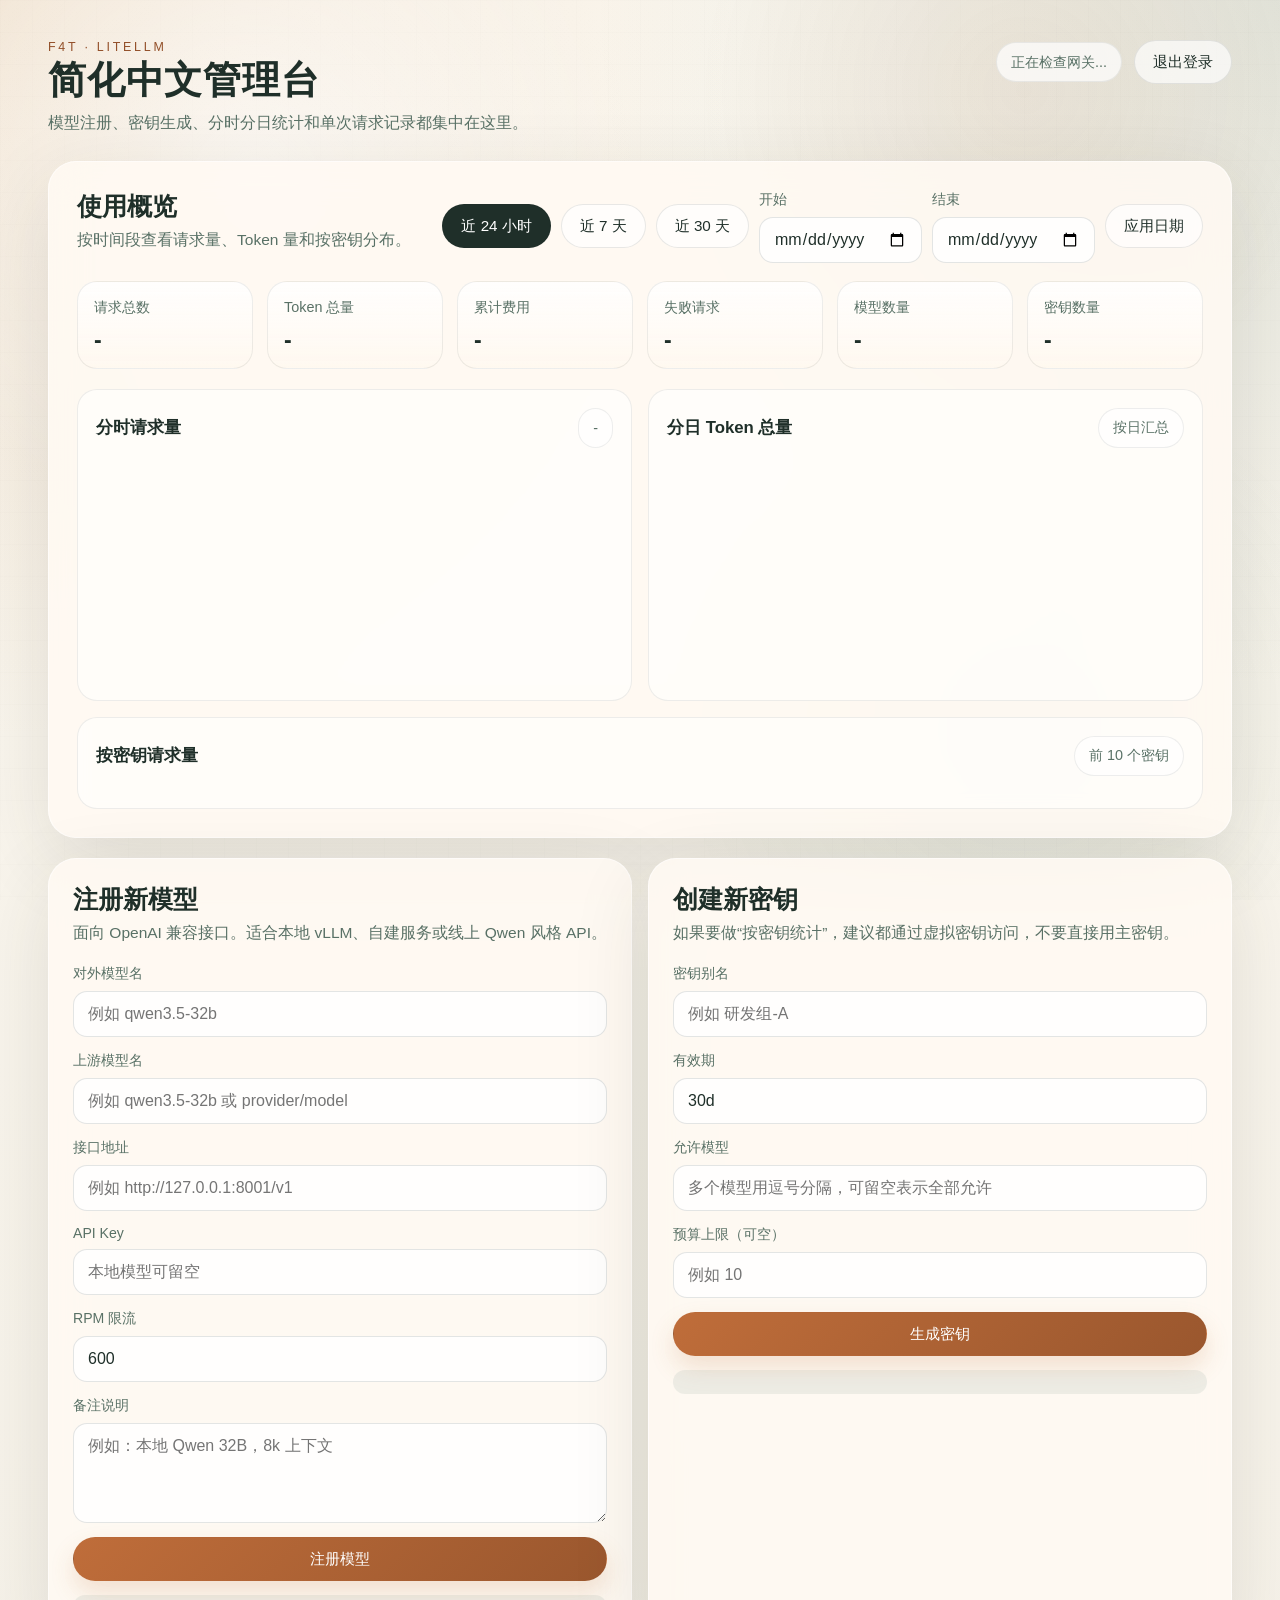
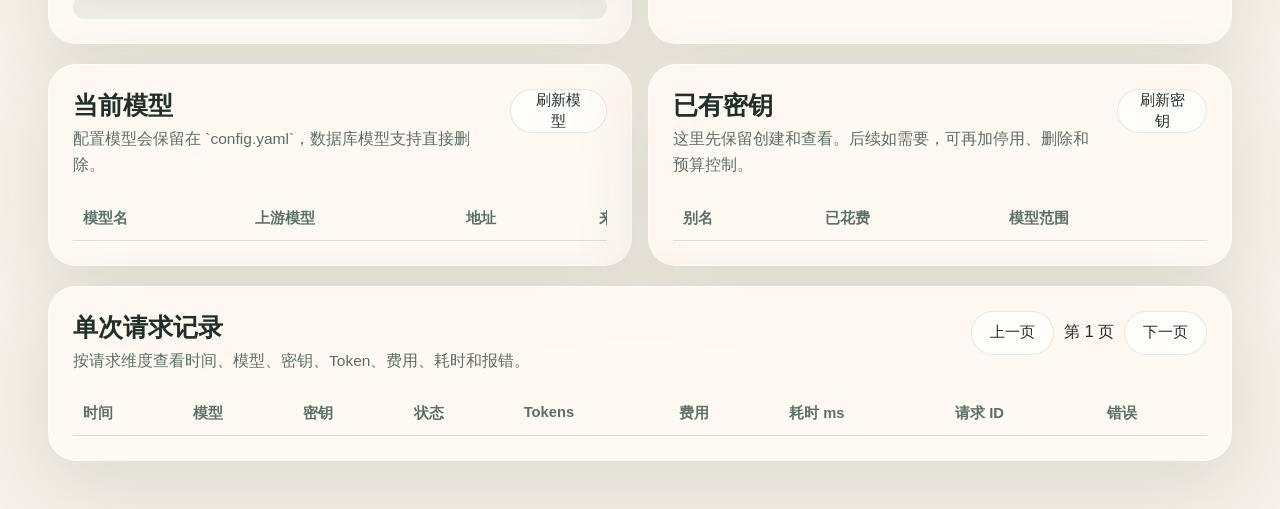
==== templates/index.html @ df41dbe1 "bootstrap litellm cn console" ====
<!DOCTYPE html>
<html lang="zh-CN">
<head>
  <meta charset="UTF-8">
  <meta name="viewport" content="width=device-width, initial-scale=1.0">
  <title>LiteLLM 简化管理台</title>
  <link rel="stylesheet" href="/static/styles.css">
</head>
<body data-default-range="{{ default_range }}">
  <div class="page-noise"></div>
  <header class="topbar">
    <div>
      <p class="eyebrow">F4T · LiteLLM</p>
      <h1>简化中文管理台</h1>
      <p class="subcopy">模型注册、密钥生成、分时分日统计和单次请求记录都集中在这里。</p>
    </div>
    <div class="topbar-actions">
      <div class="status-pill" id="gatewayBadge">正在检查网关...</div>
      <form method="post" action="/logout">
        <button type="submit" class="ghost-button">退出登录</button>
      </form>
    </div>
  </header>

  <main class="layout">
    <section class="panel hero-panel">
      <div class="panel-head">
        <div>
          <h2>使用概览</h2>
          <p class="section-copy">按时间段查看请求量、Token 量和按密钥分布。</p>
        </div>
        <div class="range-toolbar">
          <button class="range-button active" data-range="24h">近 24 小时</button>
          <button class="range-button" data-range="7d">近 7 天</button>
          <button class="range-button" data-range="30d">近 30 天</button>
          <label class="date-field">
            <span>开始</span>
            <input type="date" id="startDate">
          </label>
          <label class="date-field">
            <span>结束</span>
            <input type="date" id="endDate">
          </label>
          <button class="ghost-button" id="applyCustomRange">应用日期</button>
        </div>
      </div>

      <div class="metric-grid">
        <article class="metric-card">
          <span>请求总数</span>
          <strong id="requestsCount">-</strong>
        </article>
        <article class="metric-card">
          <span>Token 总量</span>
          <strong id="tokensCount">-</strong>
        </article>
        <article class="metric-card">
          <span>累计费用</span>
          <strong id="spendCount">-</strong>
        </article>
        <article class="metric-card">
          <span>失败请求</span>
          <strong id="failuresCount">-</strong>
        </article>
        <article class="metric-card">
          <span>模型数量</span>
          <strong id="modelCount">-</strong>
        </article>
        <article class="metric-card">
          <span>密钥数量</span>
          <strong id="keyCount">-</strong>
        </article>
      </div>

      <div class="chart-grid">
        <article class="chart-card">
          <div class="chart-title-row">
            <h3>分时请求量</h3>
            <span id="hourlyRangeLabel" class="muted-pill">-</span>
          </div>
          <div id="hourlyChart" class="bar-chart vertical"></div>
        </article>
        <article class="chart-card">
          <div class="chart-title-row">
            <h3>分日 Token 总量</h3>
            <span class="muted-pill">按日汇总</span>
          </div>
          <div id="dailyChart" class="bar-chart vertical"></div>
        </article>
        <article class="chart-card wide">
          <div class="chart-title-row">
            <h3>按密钥请求量</h3>
            <span class="muted-pill">前 10 个密钥</span>
          </div>
          <div id="keyChart" class="bar-chart horizontal"></div>
        </article>
      </div>

      <div id="metaWarning" class="note-strip hidden"></div>
    </section>

    <section class="split-grid">
      <article class="panel">
        <div class="panel-head">
          <div>
            <h2>注册新模型</h2>
            <p class="section-copy">面向 OpenAI 兼容接口。适合本地 vLLM、自建服务或线上 Qwen 风格 API。</p>
          </div>
        </div>
        <form id="modelForm" class="stack-form">
          <label>
            <span>对外模型名</span>
            <input type="text" name="model_name" placeholder="例如 qwen3.5-32b" required>
          </label>
          <label>
            <span>上游模型名</span>
            <input type="text" name="upstream_model" placeholder="例如 qwen3.5-32b 或 provider/model" required>
          </label>
          <label>
            <span>接口地址</span>
            <input type="text" name="api_base" placeholder="例如 http://127.0.0.1:8001/v1" required>
          </label>
          <label>
            <span>API Key</span>
            <input type="text" name="api_key" placeholder="本地模型可留空">
          </label>
          <label>
            <span>RPM 限流</span>
            <input type="number" name="rpm" value="600">
          </label>
          <label>
            <span>备注说明</span>
            <textarea name="description" rows="3" placeholder="例如：本地 Qwen 32B，8k 上下文"></textarea>
          </label>
          <button type="submit" class="primary-button">注册模型</button>
          <div id="modelFormMessage" class="inline-message"></div>
        </form>
      </article>

      <article class="panel">
        <div class="panel-head">
          <div>
            <h2>创建新密钥</h2>
            <p class="section-copy">如果要做“按密钥统计”，建议都通过虚拟密钥访问，不要直接用主密钥。</p>
          </div>
        </div>
        <form id="keyForm" class="stack-form">
          <label>
            <span>密钥别名</span>
            <input type="text" name="key_alias" placeholder="例如 研发组-A" required>
          </label>
          <label>
            <span>有效期</span>
            <input type="text" name="duration" value="30d" placeholder="例如 30d / 12h / 7d">
          </label>
          <label>
            <span>允许模型</span>
            <input type="text" name="models" placeholder="多个模型用逗号分隔，可留空表示全部允许">
          </label>
          <label>
            <span>预算上限（可空）</span>
            <input type="number" step="0.0001" name="max_budget" placeholder="例如 10">
          </label>
          <button type="submit" class="primary-button">生成密钥</button>
          <div id="keyFormMessage" class="inline-message"></div>
          <textarea id="newKeyOutput" class="secret-output hidden" readonly></textarea>
        </form>
      </article>
    </section>

    <section class="split-grid">
      <article class="panel">
        <div class="panel-head">
          <div>
            <h2>当前模型</h2>
            <p class="section-copy">配置模型会保留在 `config.yaml`，数据库模型支持直接删除。</p>
          </div>
          <button class="ghost-button" id="refreshModels">刷新模型</button>
        </div>
        <div class="table-wrap">
          <table>
            <thead>
              <tr>
                <th>模型名</th>
                <th>上游模型</th>
                <th>地址</th>
                <th>来源</th>
                <th>操作</th>
              </tr>
            </thead>
            <tbody id="modelsTable"></tbody>
          </table>
        </div>
      </article>

      <article class="panel">
        <div class="panel-head">
          <div>
            <h2>已有密钥</h2>
            <p class="section-copy">这里先保留创建和查看。后续如需要，可再加停用、删除和预算控制。</p>
          </div>
          <button class="ghost-button" id="refreshKeys">刷新密钥</button>
        </div>
        <div class="table-wrap">
          <table>
            <thead>
              <tr>
                <th>别名</th>
                <th>已花费</th>
                <th>模型范围</th>
                <th>到期时间</th>
              </tr>
            </thead>
            <tbody id="keysTable"></tbody>
          </table>
        </div>
      </article>
    </section>

    <section class="panel">
      <div class="panel-head">
        <div>
          <h2>单次请求记录</h2>
          <p class="section-copy">按请求维度查看时间、模型、密钥、Token、费用、耗时和报错。</p>
        </div>
        <div class="pager-strip">
          <button class="ghost-button" id="prevLogsPage">上一页</button>
          <span id="logsPageText">第 1 页</span>
          <button class="ghost-button" id="nextLogsPage">下一页</button>
        </div>
      </div>
      <div class="table-wrap">
        <table>
          <thead>
            <tr>
              <th>时间</th>
              <th>模型</th>
              <th>密钥</th>
              <th>状态</th>
              <th>Tokens</th>
              <th>费用</th>
              <th>耗时 ms</th>
              <th>请求 ID</th>
              <th>错误</th>
            </tr>
          </thead>
          <tbody id="logsTable"></tbody>
        </table>
      </div>
    </section>
  </main>

  <script src="/static/app.js"></script>
</body>
</html>
---- static/styles.css ----
:root {
  --bg: #f5f1e8;
  --paper: rgba(255, 250, 243, 0.88);
  --paper-strong: #fffaf3;
  --ink: #1f2f29;
  --ink-soft: #597166;
  --line: rgba(31, 47, 41, 0.12);
  --accent: #bf6d3a;
  --accent-dark: #93502a;
  --accent-wash: rgba(191, 109, 58, 0.14);
  --success: #2d7558;
  --warning: #8d5e1a;
  --shadow: 0 24px 80px rgba(51, 46, 35, 0.12);
  --radius-xl: 28px;
  --radius-lg: 20px;
  --radius-md: 14px;
  --font-title: "Noto Serif SC", "Source Han Serif SC", "Songti SC", "STSong", serif;
  --font-body: "HarmonyOS Sans SC", "Source Han Sans SC", "PingFang SC", "Microsoft YaHei", sans-serif;
}

* {
  box-sizing: border-box;
}

body {
  margin: 0;
  color: var(--ink);
  background:
    radial-gradient(circle at top left, rgba(201, 148, 92, 0.18), transparent 30%),
    radial-gradient(circle at top right, rgba(41, 86, 68, 0.12), transparent 28%),
    linear-gradient(180deg, #fbf7ef 0%, var(--bg) 100%);
  font-family: var(--font-body);
  min-height: 100vh;
}

body::before {
  content: "";
  position: fixed;
  inset: 0;
  pointer-events: none;
  background-image: linear-gradient(rgba(31, 47, 41, 0.02) 1px, transparent 1px),
    linear-gradient(90deg, rgba(31, 47, 41, 0.02) 1px, transparent 1px);
  background-size: 32px 32px;
  opacity: 0.45;
}

.page-noise,
.login-backdrop {
  position: fixed;
  inset: 0;
  pointer-events: none;
  background:
    radial-gradient(circle at 20% 20%, rgba(255, 255, 255, 0.6), transparent 30%),
    radial-gradient(circle at 80% 10%, rgba(191, 109, 58, 0.08), transparent 25%),
    radial-gradient(circle at 80% 80%, rgba(45, 117, 88, 0.08), transparent 28%);
}

.topbar,
.layout,
.login-card {
  position: relative;
  z-index: 1;
}

.topbar {
  display: flex;
  justify-content: space-between;
  gap: 24px;
  align-items: flex-start;
  padding: 40px 48px 24px;
}

.topbar h1,
.login-card h1 {
  margin: 6px 0 10px;
  font-family: var(--font-title);
  font-size: clamp(2rem, 3vw, 3.3rem);
  line-height: 1.05;
  letter-spacing: 0.02em;
}

.eyebrow {
  margin: 0;
  color: var(--accent-dark);
  letter-spacing: 0.22em;
  font-size: 0.78rem;
  text-transform: uppercase;
}

.subcopy,
.section-copy {
  color: var(--ink-soft);
  font-size: 0.97rem;
  line-height: 1.7;
  margin: 0;
  max-width: 72ch;
}

.topbar-actions {
  display: flex;
  align-items: center;
  gap: 12px;
  flex-wrap: wrap;
}

.status-pill,
.muted-pill {
  display: inline-flex;
  align-items: center;
  gap: 8px;
  min-height: 40px;
  padding: 0 14px;
  border-radius: 999px;
  background: rgba(255, 255, 255, 0.7);
  border: 1px solid rgba(31, 47, 41, 0.08);
  color: var(--ink-soft);
  font-size: 0.9rem;
}

.layout {
  padding: 0 48px 48px;
  display: grid;
  gap: 20px;
}

.panel {
  background: var(--paper);
  border: 1px solid rgba(255, 255, 255, 0.55);
  backdrop-filter: blur(18px);
  border-radius: var(--radius-xl);
  box-shadow: var(--shadow);
  padding: 24px;
}

.hero-panel {
  padding: 28px;
}

.panel-head {
  display: flex;
  justify-content: space-between;
  align-items: flex-start;
  gap: 16px;
  margin-bottom: 18px;
}

.panel-head h2 {
  margin: 0 0 4px;
  font-family: var(--font-title);
  font-size: 1.55rem;
}

.metric-grid {
  display: grid;
  grid-template-columns: repeat(6, minmax(0, 1fr));
  gap: 14px;
  margin-bottom: 20px;
}

.metric-card {
  padding: 16px;
  border-radius: var(--radius-lg);
  background:
    linear-gradient(180deg, rgba(255, 255, 255, 0.86), rgba(255, 248, 239, 0.74));
  border: 1px solid rgba(31, 47, 41, 0.08);
}

.metric-card span {
  display: block;
  color: var(--ink-soft);
  font-size: 0.9rem;
  margin-bottom: 12px;
}

.metric-card strong {
  display: block;
  font-size: clamp(1.4rem, 1.8vw, 2rem);
  line-height: 1;
  font-weight: 700;
}

.chart-grid,
.split-grid {
  display: grid;
  grid-template-columns: repeat(2, minmax(0, 1fr));
  gap: 16px;
}

.chart-card {
  padding: 18px;
  border-radius: var(--radius-lg);
  background: rgba(255, 255, 255, 0.6);
  border: 1px solid rgba(31, 47, 41, 0.08);
}

.chart-card.wide {
  grid-column: span 2;
}

.chart-title-row {
  display: flex;
  justify-content: space-between;
  gap: 8px;
  align-items: center;
  margin-bottom: 14px;
}

.chart-title-row h3 {
  margin: 0;
  font-size: 1.05rem;
}

.bar-chart.vertical {
  display: grid;
  grid-template-columns: repeat(auto-fit, minmax(12px, 1fr));
  gap: 8px;
  min-height: 220px;
  align-items: end;
}

.bar-chart.horizontal {
  display: grid;
  gap: 12px;
}

.bar-column {
  display: flex;
  flex-direction: column;
  justify-content: end;
  align-items: center;
  gap: 8px;
  min-width: 0;
}

.bar-column .bar {
  width: 100%;
  min-height: 4px;
  border-radius: 14px 14px 0 0;
  background: linear-gradient(180deg, #d7884a 0%, #996135 100%);
  box-shadow: inset 0 1px 0 rgba(255, 255, 255, 0.4);
}

.bar-column .bar-value {
  font-size: 0.74rem;
  color: var(--ink-soft);
}

.bar-column .bar-label {
  font-size: 0.7rem;
  color: var(--ink-soft);
  writing-mode: vertical-rl;
  text-orientation: mixed;
  max-height: 98px;
  overflow: hidden;
}

.bar-row {
  display: grid;
  grid-template-columns: minmax(120px, 160px) 1fr auto;
  gap: 12px;
  align-items: center;
}

.bar-row .row-label,
.bar-row .row-value {
  font-size: 0.92rem;
}

.bar-row .row-label {
  color: var(--ink);
  overflow: hidden;
  text-overflow: ellipsis;
  white-space: nowrap;
}

.bar-row .row-track {
  height: 12px;
  border-radius: 999px;
  background: rgba(31, 47, 41, 0.08);
  overflow: hidden;
}

.bar-row .row-fill {
  height: 100%;
  border-radius: inherit;
  background: linear-gradient(90deg, #275d4a 0%, #bf6d3a 100%);
}

.range-toolbar,
.pager-strip {
  display: flex;
  gap: 10px;
  flex-wrap: wrap;
  align-items: center;
}

.range-button,
.ghost-button,
.primary-button {
  min-height: 44px;
  border-radius: 999px;
  padding: 0 18px;
  font-size: 0.95rem;
  font-family: inherit;
  cursor: pointer;
  border: 1px solid transparent;
  transition: transform 180ms ease, background-color 180ms ease, border-color 180ms ease;
}

.range-button,
.ghost-button {
  background: rgba(255, 255, 255, 0.66);
  color: var(--ink);
  border-color: rgba(31, 47, 41, 0.1);
}

.range-button.active {
  background: var(--ink);
  color: #fff;
}

.primary-button {
  background: linear-gradient(135deg, var(--accent) 0%, #9a572e 100%);
  color: #fff;
  box-shadow: 0 12px 24px rgba(191, 109, 58, 0.18);
}

.range-button:hover,
.ghost-button:hover,
.primary-button:hover {
  transform: translateY(-1px);
}

.date-field,
.stack-form label {
  display: grid;
  gap: 8px;
}

.date-field span,
.stack-form span {
  font-size: 0.88rem;
  color: var(--ink-soft);
}

input,
textarea {
  width: 100%;
  min-height: 46px;
  border-radius: var(--radius-md);
  border: 1px solid rgba(31, 47, 41, 0.12);
  padding: 12px 14px;
  font: inherit;
  color: var(--ink);
  background: rgba(255, 255, 255, 0.85);
}

textarea {
  resize: vertical;
  min-height: 100px;
}

input:focus,
textarea:focus {
  outline: none;
  border-color: rgba(191, 109, 58, 0.54);
  box-shadow: 0 0 0 3px rgba(191, 109, 58, 0.14);
}

.stack-form {
  display: grid;
  gap: 14px;
}

.table-wrap {
  overflow-x: auto;
}

table {
  width: 100%;
  border-collapse: collapse;
  min-width: 780px;
}

th,
td {
  text-align: left;
  padding: 12px 10px;
  border-bottom: 1px solid var(--line);
  vertical-align: top;
  font-size: 0.92rem;
}

th {
  color: var(--ink-soft);
  font-weight: 600;
}

td code {
  font-size: 0.8rem;
  white-space: nowrap;
}

.inline-message,
.note-strip,
.error-box {
  border-radius: var(--radius-md);
  padding: 12px 14px;
  font-size: 0.9rem;
}

.inline-message {
  background: rgba(39, 93, 74, 0.08);
  color: var(--success);
}

.note-strip {
  background: rgba(141, 94, 26, 0.1);
  color: var(--warning);
  margin-top: 16px;
}

.error-box {
  background: rgba(191, 61, 61, 0.12);
  color: #983131;
}

.hidden {
  display: none !important;
}

.secret-output {
  min-height: 140px;
  font-family: "SFMono-Regular", Consolas, monospace;
  background: #fffdfa;
}

.login-shell {
  display: grid;
  place-items: center;
  padding: 24px;
}

.login-card {
  width: min(560px, 100%);
  padding: 34px;
  border-radius: 32px;
  background: rgba(255, 250, 243, 0.92);
  border: 1px solid rgba(255, 255, 255, 0.6);
  box-shadow: var(--shadow);
}

.auth-form {
  display: grid;
  gap: 14px;
  margin-top: 24px;
}

@media (max-width: 1100px) {
  .metric-grid {
    grid-template-columns: repeat(3, minmax(0, 1fr));
  }
}

@media (max-width: 800px) {
  .topbar,
  .layout {
    padding-left: 18px;
    padding-right: 18px;
  }

  .topbar {
    padding-top: 28px;
  }

  .metric-grid,
  .chart-grid,
  .split-grid {
    grid-template-columns: 1fr;
  }

  .chart-card.wide {
    grid-column: span 1;
  }

  .bar-row {
    grid-template-columns: 1fr;
  }

  .bar-column .bar-label {
    writing-mode: horizontal-tb;
    max-height: none;
  }
}
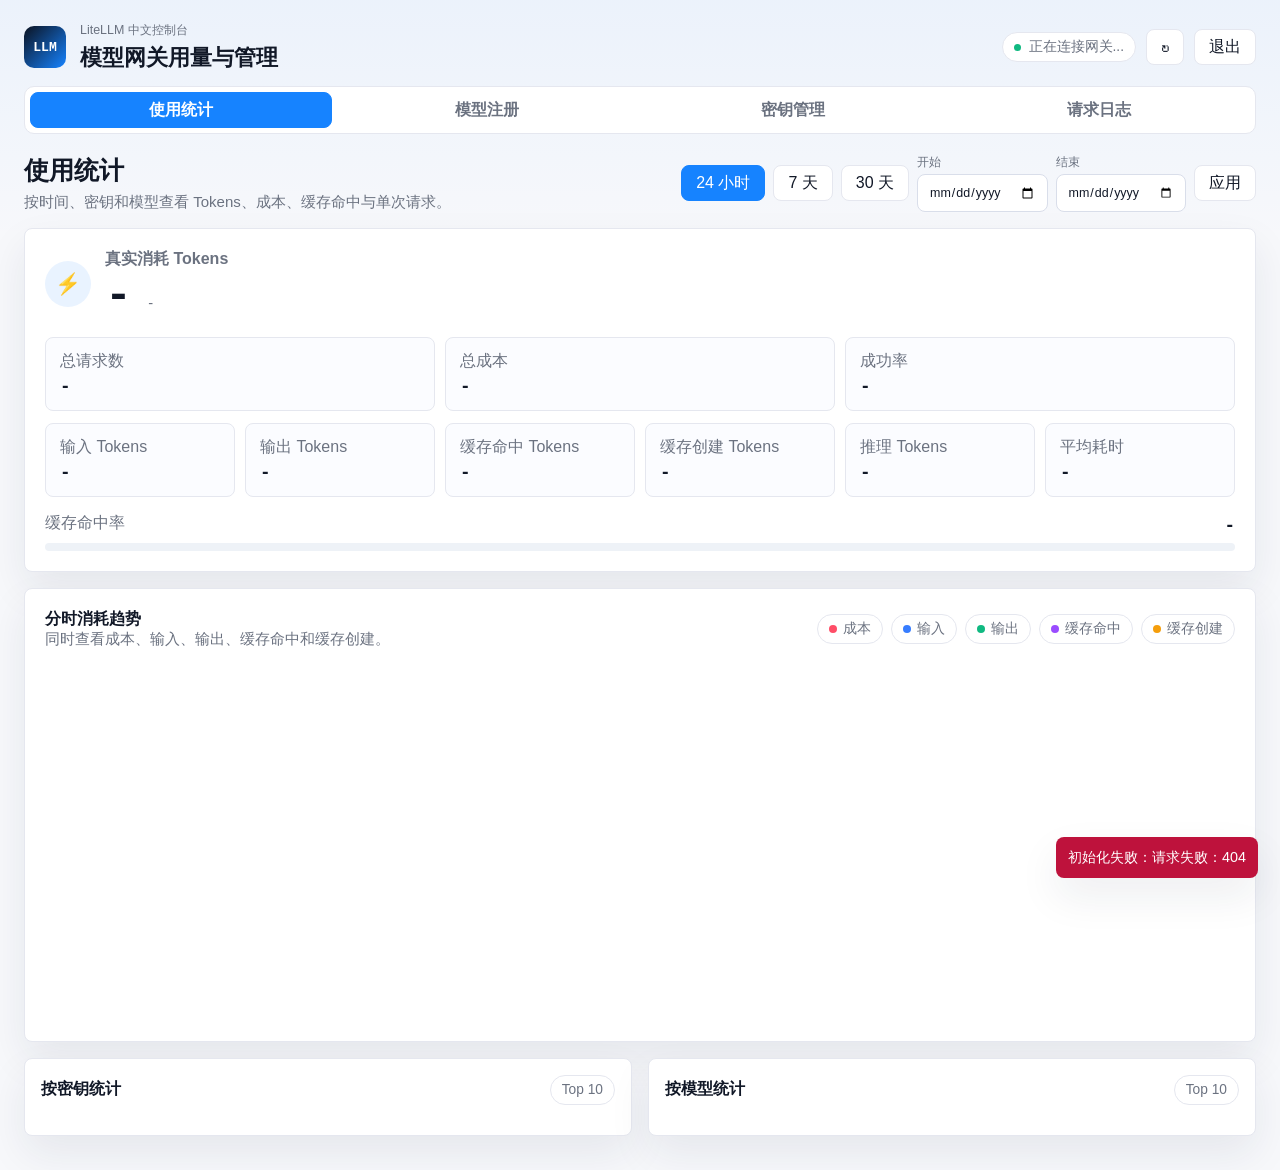
==== commit 8615addb: "redesign cn console usage dashboard" ====
--- a/templates/index.html
+++ b/templates/index.html
@@ -3,36 +3,45 @@
 <head>
   <meta charset="UTF-8">
   <meta name="viewport" content="width=device-width, initial-scale=1.0">
-  <title>LiteLLM 简化管理台</title>
+  <title>LiteLLM 中文控制台</title>
   <link rel="stylesheet" href="/static/styles.css">
 </head>
 <body data-default-range="{{ default_range }}">
-  <div class="page-noise"></div>
-  <header class="topbar">
-    <div>
-      <p class="eyebrow">F4T · LiteLLM</p>
-      <h1>简化中文管理台</h1>
-      <p class="subcopy">模型注册、密钥生成、分时分日统计和单次请求记录都集中在这里。</p>
+  <header class="app-header">
+    <div class="brand-block">
+      <span class="brand-mark">LLM</span>
+      <div>
+        <p class="eyebrow">LiteLLM 中文控制台</p>
+        <h1>模型网关用量与管理</h1>
+      </div>
     </div>
-    <div class="topbar-actions">
-      <div class="status-pill" id="gatewayBadge">正在检查网关...</div>
+    <div class="header-actions">
+      <span class="status-pill" id="gatewayBadge">正在连接网关...</span>
+      <button class="icon-button" id="refreshAll" title="刷新数据" type="button">↻</button>
       <form method="post" action="/logout">
-        <button type="submit" class="ghost-button">退出登录</button>
+        <button type="submit" class="ghost-button">退出</button>
       </form>
     </div>
   </header>
 
-  <main class="layout">
-    <section class="panel hero-panel">
-      <div class="panel-head">
-        <div>
-          <h2>使用概览</h2>
-          <p class="section-copy">按时间段查看请求量、Token 量和按密钥分布。</p>
+  <nav class="top-tabs" aria-label="主导航">
+    <button class="tab-button active" data-target="usageSection" type="button">使用统计</button>
+    <button class="tab-button" data-target="modelsSection" type="button">模型注册</button>
+    <button class="tab-button" data-target="keysSection" type="button">密钥管理</button>
+    <button class="tab-button" data-target="logsSection" type="button">请求日志</button>
+  </nav>
+
+  <main class="app-shell">
+    <section id="usageSection" class="view-section active">
+      <div class="section-heading">
+        <div>
+          <h2>使用统计</h2>
+          <p>按时间、密钥和模型查看 Tokens、成本、缓存命中与单次请求。</p>
         </div>
         <div class="range-toolbar">
-          <button class="range-button active" data-range="24h">近 24 小时</button>
-          <button class="range-button" data-range="7d">近 7 天</button>
-          <button class="range-button" data-range="30d">近 30 天</button>
+          <button class="range-button active" data-range="24h" type="button">24 小时</button>
+          <button class="range-button" data-range="7d" type="button">7 天</button>
+          <button class="range-button" data-range="30d" type="button">30 天</button>
           <label class="date-field">
             <span>开始</span>
             <input type="date" id="startDate">
@@ -41,73 +50,114 @@
             <span>结束</span>
             <input type="date" id="endDate">
           </label>
-          <button class="ghost-button" id="applyCustomRange">应用日期</button>
-        </div>
-      </div>
-
-      <div class="metric-grid">
-        <article class="metric-card">
-          <span>请求总数</span>
-          <strong id="requestsCount">-</strong>
+          <button class="ghost-button" id="applyCustomRange" type="button">应用</button>
+        </div>
+      </div>
+
+      <div class="overview-panel">
+        <div class="total-block">
+          <span class="metric-icon">⚡</span>
+          <div>
+            <p>真实消耗 Tokens</p>
+            <strong id="tokensCount">-</strong>
+            <small id="rangeText">-</small>
+          </div>
+        </div>
+        <div class="summary-cluster">
+          <article>
+            <span>总请求数</span>
+            <strong id="requestsCount">-</strong>
+          </article>
+          <article>
+            <span>总成本</span>
+            <strong id="spendCount">-</strong>
+          </article>
+          <article>
+            <span>成功率</span>
+            <strong id="successRate">-</strong>
+          </article>
+        </div>
+        <div class="metric-grid">
+          <article class="metric-card">
+            <span>输入 Tokens</span>
+            <strong id="inputTokens">-</strong>
+          </article>
+          <article class="metric-card">
+            <span>输出 Tokens</span>
+            <strong id="outputTokens">-</strong>
+          </article>
+          <article class="metric-card">
+            <span>缓存命中 Tokens</span>
+            <strong id="cachedTokens">-</strong>
+          </article>
+          <article class="metric-card">
+            <span>缓存创建 Tokens</span>
+            <strong id="cacheCreateTokens">-</strong>
+          </article>
+          <article class="metric-card">
+            <span>推理 Tokens</span>
+            <strong id="reasoningTokens">-</strong>
+          </article>
+          <article class="metric-card">
+            <span>平均耗时</span>
+            <strong id="avgLatency">-</strong>
+          </article>
+        </div>
+        <div class="rate-row">
+          <div>
+            <span>缓存命中率</span>
+            <strong id="cacheHitRate">-</strong>
+          </div>
+          <div class="progress-track"><div id="cacheHitBar" class="progress-fill"></div></div>
+        </div>
+      </div>
+
+      <div class="chart-panel">
+        <div class="chart-title-row">
+          <div>
+            <h3>分时消耗趋势</h3>
+            <p>同时查看成本、输入、输出、缓存命中和缓存创建。</p>
+          </div>
+          <div class="legend-list">
+            <span class="legend cost">成本</span>
+            <span class="legend input">输入</span>
+            <span class="legend output">输出</span>
+            <span class="legend cached">缓存命中</span>
+            <span class="legend create">缓存创建</span>
+          </div>
+        </div>
+        <div id="usageChart" class="usage-chart"></div>
+      </div>
+
+      <div class="analytics-grid">
+        <article class="rank-panel">
+          <div class="chart-title-row compact">
+            <h3>按密钥统计</h3>
+            <span class="muted-pill">Top 10</span>
+          </div>
+          <div id="keyUsage" class="rank-list"></div>
         </article>
-        <article class="metric-card">
-          <span>Token 总量</span>
-          <strong id="tokensCount">-</strong>
+        <article class="rank-panel">
+          <div class="chart-title-row compact">
+            <h3>按模型统计</h3>
+            <span class="muted-pill">Top 10</span>
+          </div>
+          <div id="modelUsage" class="rank-list"></div>
         </article>
-        <article class="metric-card">
-          <span>累计费用</span>
-          <strong id="spendCount">-</strong>
-        </article>
-        <article class="metric-card">
-          <span>失败请求</span>
-          <strong id="failuresCount">-</strong>
-        </article>
-        <article class="metric-card">
-          <span>模型数量</span>
-          <strong id="modelCount">-</strong>
-        </article>
-        <article class="metric-card">
-          <span>密钥数量</span>
-          <strong id="keyCount">-</strong>
-        </article>
-      </div>
-
-      <div class="chart-grid">
-        <article class="chart-card">
-          <div class="chart-title-row">
-            <h3>分时请求量</h3>
-            <span id="hourlyRangeLabel" class="muted-pill">-</span>
-          </div>
-          <div id="hourlyChart" class="bar-chart vertical"></div>
-        </article>
-        <article class="chart-card">
-          <div class="chart-title-row">
-            <h3>分日 Token 总量</h3>
-            <span class="muted-pill">按日汇总</span>
-          </div>
-          <div id="dailyChart" class="bar-chart vertical"></div>
-        </article>
-        <article class="chart-card wide">
-          <div class="chart-title-row">
-            <h3>按密钥请求量</h3>
-            <span class="muted-pill">前 10 个密钥</span>
-          </div>
-          <div id="keyChart" class="bar-chart horizontal"></div>
-        </article>
-      </div>
-
+      </div>
       <div id="metaWarning" class="note-strip hidden"></div>
     </section>
 
-    <section class="split-grid">
-      <article class="panel">
-        <div class="panel-head">
-          <div>
-            <h2>注册新模型</h2>
-            <p class="section-copy">面向 OpenAI 兼容接口。适合本地 vLLM、自建服务或线上 Qwen 风格 API。</p>
-          </div>
-        </div>
-        <form id="modelForm" class="stack-form">
+    <section id="modelsSection" class="view-section">
+      <div class="section-heading">
+        <div>
+          <h2>注册新模型</h2>
+          <p>支持本地 vLLM、OpenAI 兼容服务和百炼 Qwen 风格 API。</p>
+        </div>
+        <button class="ghost-button" id="refreshModels" type="button">刷新模型</button>
+      </div>
+      <div class="work-grid">
+        <form id="modelForm" class="form-panel">
           <label>
             <span>对外模型名</span>
             <input type="text" name="model_name" placeholder="例如 qwen3.5-32b" required>
@@ -130,60 +180,19 @@
           </label>
           <label>
             <span>备注说明</span>
-            <textarea name="description" rows="3" placeholder="例如：本地 Qwen 32B，8k 上下文"></textarea>
+            <textarea name="description" rows="3" placeholder="例如：本地 Qwen 32B，32k 上下文"></textarea>
           </label>
           <button type="submit" class="primary-button">注册模型</button>
-          <div id="modelFormMessage" class="inline-message"></div>
+          <div id="modelFormMessage" class="inline-message hidden"></div>
         </form>
-      </article>
-
-      <article class="panel">
-        <div class="panel-head">
-          <div>
-            <h2>创建新密钥</h2>
-            <p class="section-copy">如果要做“按密钥统计”，建议都通过虚拟密钥访问，不要直接用主密钥。</p>
-          </div>
-        </div>
-        <form id="keyForm" class="stack-form">
-          <label>
-            <span>密钥别名</span>
-            <input type="text" name="key_alias" placeholder="例如 研发组-A" required>
-          </label>
-          <label>
-            <span>有效期</span>
-            <input type="text" name="duration" value="30d" placeholder="例如 30d / 12h / 7d">
-          </label>
-          <label>
-            <span>允许模型</span>
-            <input type="text" name="models" placeholder="多个模型用逗号分隔，可留空表示全部允许">
-          </label>
-          <label>
-            <span>预算上限（可空）</span>
-            <input type="number" step="0.0001" name="max_budget" placeholder="例如 10">
-          </label>
-          <button type="submit" class="primary-button">生成密钥</button>
-          <div id="keyFormMessage" class="inline-message"></div>
-          <textarea id="newKeyOutput" class="secret-output hidden" readonly></textarea>
-        </form>
-      </article>
-    </section>
-
-    <section class="split-grid">
-      <article class="panel">
-        <div class="panel-head">
-          <div>
-            <h2>当前模型</h2>
-            <p class="section-copy">配置模型会保留在 `config.yaml`，数据库模型支持直接删除。</p>
-          </div>
-          <button class="ghost-button" id="refreshModels">刷新模型</button>
-        </div>
-        <div class="table-wrap">
+        <div class="table-panel">
           <table>
             <thead>
               <tr>
                 <th>模型名</th>
-                <th>上游模型</th>
-                <th>地址</th>
+                <th>上游</th>
+                <th>上下文</th>
+                <th>价格</th>
                 <th>来源</th>
                 <th>操作</th>
               </tr>
@@ -191,17 +200,40 @@
             <tbody id="modelsTable"></tbody>
           </table>
         </div>
-      </article>
-
-      <article class="panel">
-        <div class="panel-head">
-          <div>
-            <h2>已有密钥</h2>
-            <p class="section-copy">这里先保留创建和查看。后续如需要，可再加停用、删除和预算控制。</p>
-          </div>
-          <button class="ghost-button" id="refreshKeys">刷新密钥</button>
-        </div>
-        <div class="table-wrap">
+      </div>
+    </section>
+
+    <section id="keysSection" class="view-section">
+      <div class="section-heading">
+        <div>
+          <h2>密钥管理</h2>
+          <p>通过虚拟密钥区分团队、任务或应用，后续统计会按密钥归因。</p>
+        </div>
+        <button class="ghost-button" id="refreshKeys" type="button">刷新密钥</button>
+      </div>
+      <div class="work-grid">
+        <form id="keyForm" class="form-panel">
+          <label>
+            <span>密钥别名</span>
+            <input type="text" name="key_alias" placeholder="例如 研发组-A" required>
+          </label>
+          <label>
+            <span>有效期</span>
+            <input type="text" name="duration" value="30d" placeholder="例如 30d / 12h / 7d">
+          </label>
+          <label>
+            <span>允许模型</span>
+            <input type="text" name="models" placeholder="多个模型用逗号分隔，留空表示全部允许">
+          </label>
+          <label>
+            <span>预算上限</span>
+            <input type="number" step="0.0001" name="max_budget" placeholder="可留空">
+          </label>
+          <button type="submit" class="primary-button">生成密钥</button>
+          <div id="keyFormMessage" class="inline-message hidden"></div>
+          <textarea id="newKeyOutput" class="secret-output hidden" readonly></textarea>
+        </form>
+        <div class="table-panel">
           <table>
             <thead>
               <tr>
@@ -214,22 +246,22 @@
             <tbody id="keysTable"></tbody>
           </table>
         </div>
-      </article>
-    </section>
-
-    <section class="panel">
-      <div class="panel-head">
+      </div>
+    </section>
+
+    <section id="logsSection" class="view-section">
+      <div class="section-heading">
         <div>
           <h2>单次请求记录</h2>
-          <p class="section-copy">按请求维度查看时间、模型、密钥、Token、费用、耗时和报错。</p>
+          <p>查看时间、模型、密钥、输入输出、缓存、成本、耗时和错误信息。</p>
         </div>
         <div class="pager-strip">
-          <button class="ghost-button" id="prevLogsPage">上一页</button>
+          <button class="ghost-button" id="prevLogsPage" type="button">上一页</button>
           <span id="logsPageText">第 1 页</span>
-          <button class="ghost-button" id="nextLogsPage">下一页</button>
-        </div>
-      </div>
-      <div class="table-wrap">
+          <button class="ghost-button" id="nextLogsPage" type="button">下一页</button>
+        </div>
+      </div>
+      <div class="table-panel">
         <table>
           <thead>
             <tr>
@@ -237,11 +269,13 @@
               <th>模型</th>
               <th>密钥</th>
               <th>状态</th>
-              <th>Tokens</th>
-              <th>费用</th>
-              <th>耗时 ms</th>
+              <th>输入</th>
+              <th>输出</th>
+              <th>缓存命中</th>
+              <th>缓存创建</th>
+              <th>成本</th>
+              <th>耗时</th>
               <th>请求 ID</th>
-              <th>错误</th>
             </tr>
           </thead>
           <tbody id="logsTable"></tbody>
@@ -250,6 +284,7 @@
     </section>
   </main>
 
+  <div id="toast" class="toast hidden"></div>
   <script src="/static/app.js"></script>
 </body>
 </html>
--- a/static/styles.css
+++ b/static/styles.css
@@ -1,21 +1,24 @@
 :root {
-  --bg: #f5f1e8;
-  --paper: rgba(255, 250, 243, 0.88);
-  --paper-strong: #fffaf3;
-  --ink: #1f2f29;
-  --ink-soft: #597166;
-  --line: rgba(31, 47, 41, 0.12);
-  --accent: #bf6d3a;
-  --accent-dark: #93502a;
-  --accent-wash: rgba(191, 109, 58, 0.14);
-  --success: #2d7558;
-  --warning: #8d5e1a;
-  --shadow: 0 24px 80px rgba(51, 46, 35, 0.12);
-  --radius-xl: 28px;
-  --radius-lg: 20px;
-  --radius-md: 14px;
-  --font-title: "Noto Serif SC", "Source Han Serif SC", "Songti SC", "STSong", serif;
+  --bg: #f7f8fb;
+  --panel: #ffffff;
+  --panel-soft: #fbfcff;
+  --line: #e5e7ef;
+  --line-strong: #d9deea;
+  --text: #111827;
+  --muted: #6b7280;
+  --faint: #9ca3af;
+  --blue: #1683ff;
+  --blue-soft: #e9f3ff;
+  --green: #10b981;
+  --green-soft: #e8fbf4;
+  --red: #ff4d67;
+  --orange: #f59e0b;
+  --violet: #9a4cff;
+  --cyan: #06b6d4;
+  --shadow: 0 18px 42px rgba(20, 35, 68, 0.08);
+  --radius: 8px;
   --font-body: "HarmonyOS Sans SC", "Source Han Sans SC", "PingFang SC", "Microsoft YaHei", sans-serif;
+  --font-data: "DIN Alternate", "Roboto Mono", "SFMono-Regular", Consolas, monospace;
 }
 
 * {
@@ -24,471 +27,670 @@
 
 body {
   margin: 0;
-  color: var(--ink);
+  min-height: 100vh;
+  color: var(--text);
   background:
-    radial-gradient(circle at top left, rgba(201, 148, 92, 0.18), transparent 30%),
-    radial-gradient(circle at top right, rgba(41, 86, 68, 0.12), transparent 28%),
-    linear-gradient(180deg, #fbf7ef 0%, var(--bg) 100%);
+    linear-gradient(180deg, rgba(22, 131, 255, 0.05), transparent 240px),
+    var(--bg);
   font-family: var(--font-body);
-  min-height: 100vh;
-}
-
-body::before {
+}
+
+button,
+input,
+textarea {
+  font: inherit;
+}
+
+button {
+  cursor: pointer;
+}
+
+.app-header {
+  display: flex;
+  align-items: center;
+  justify-content: space-between;
+  gap: 20px;
+  padding: 22px 24px 14px;
+}
+
+.brand-block,
+.header-actions,
+.range-toolbar,
+.pager-strip,
+.legend-list,
+.chart-title-row,
+.top-tabs {
+  display: flex;
+  align-items: center;
+}
+
+.brand-block {
+  gap: 14px;
+}
+
+.brand-mark {
+  display: grid;
+  place-items: center;
+  width: 42px;
+  height: 42px;
+  border-radius: 10px;
+  color: #fff;
+  background: linear-gradient(135deg, #0b1220, #1683ff);
+  font-family: var(--font-data);
+  font-size: 0.82rem;
+  font-weight: 800;
+}
+
+.eyebrow,
+.section-heading p,
+.chart-title-row p,
+.metric-card span,
+.summary-cluster span,
+.rate-row span {
+  color: var(--muted);
+}
+
+.eyebrow {
+  margin: 0 0 4px;
+  font-size: 0.78rem;
+}
+
+h1,
+h2,
+h3,
+p {
+  margin-top: 0;
+}
+
+h1 {
+  margin-bottom: 0;
+  font-size: 1.35rem;
+  letter-spacing: 0;
+}
+
+h2 {
+  margin-bottom: 6px;
+  font-size: 1.55rem;
+  letter-spacing: 0;
+}
+
+h3 {
+  margin-bottom: 0;
+  font-size: 1rem;
+}
+
+.header-actions {
+  gap: 10px;
+  flex-wrap: wrap;
+}
+
+.status-pill,
+.muted-pill,
+.legend {
+  display: inline-flex;
+  align-items: center;
+  min-height: 30px;
+  border-radius: 999px;
+  border: 1px solid var(--line);
+  background: #fff;
+  padding: 0 11px;
+  color: var(--muted);
+  font-size: 0.86rem;
+  white-space: nowrap;
+}
+
+.status-pill::before {
   content: "";
-  position: fixed;
-  inset: 0;
-  pointer-events: none;
-  background-image: linear-gradient(rgba(31, 47, 41, 0.02) 1px, transparent 1px),
-    linear-gradient(90deg, rgba(31, 47, 41, 0.02) 1px, transparent 1px);
-  background-size: 32px 32px;
-  opacity: 0.45;
-}
-
-.page-noise,
-.login-backdrop {
-  position: fixed;
-  inset: 0;
-  pointer-events: none;
-  background:
-    radial-gradient(circle at 20% 20%, rgba(255, 255, 255, 0.6), transparent 30%),
-    radial-gradient(circle at 80% 10%, rgba(191, 109, 58, 0.08), transparent 25%),
-    radial-gradient(circle at 80% 80%, rgba(45, 117, 88, 0.08), transparent 28%);
-}
-
-.topbar,
-.layout,
-.login-card {
-  position: relative;
-  z-index: 1;
-}
-
-.topbar {
+  width: 7px;
+  height: 7px;
+  margin-right: 8px;
+  border-radius: 50%;
+  background: var(--green);
+}
+
+.ghost-button,
+.primary-button,
+.range-button,
+.tab-button,
+.icon-button {
+  min-height: 36px;
+  border: 1px solid var(--line);
+  border-radius: var(--radius);
+  background: #fff;
+  color: var(--text);
+  padding: 0 14px;
+  transition: background-color 160ms ease, border-color 160ms ease, color 160ms ease, transform 160ms ease;
+}
+
+.icon-button {
+  width: 38px;
+  padding: 0;
+  font-size: 1.1rem;
+}
+
+.primary-button {
+  border-color: var(--blue);
+  background: var(--blue);
+  color: #fff;
+  font-weight: 700;
+}
+
+.ghost-button:hover,
+.range-button:hover,
+.tab-button:hover,
+.icon-button:hover {
+  border-color: #b9c2d3;
+  background: #f9fbff;
+}
+
+.primary-button:hover {
+  background: #0f72e5;
+}
+
+.top-tabs {
+  gap: 4px;
+  margin: 0 24px 20px;
+  padding: 5px;
+  border: 1px solid var(--line);
+  border-radius: 10px;
+  background: #fff;
+}
+
+.tab-button {
+  flex: 1;
+  color: var(--muted);
+  border-color: transparent;
+  background: transparent;
+  font-weight: 700;
+}
+
+.tab-button.active,
+.range-button.active {
+  color: #fff;
+  background: var(--blue);
+  border-color: var(--blue);
+}
+
+.app-shell {
+  padding: 0 24px 34px;
+}
+
+.view-section {
+  display: none;
+}
+
+.view-section.active {
+  display: block;
+}
+
+.section-heading {
   display: flex;
   justify-content: space-between;
-  gap: 24px;
-  align-items: flex-start;
-  padding: 40px 48px 24px;
-}
-
-.topbar h1,
-.login-card h1 {
-  margin: 6px 0 10px;
-  font-family: var(--font-title);
-  font-size: clamp(2rem, 3vw, 3.3rem);
-  line-height: 1.05;
-  letter-spacing: 0.02em;
-}
-
-.eyebrow {
-  margin: 0;
-  color: var(--accent-dark);
-  letter-spacing: 0.22em;
+  align-items: flex-end;
+  gap: 18px;
+  margin-bottom: 16px;
+}
+
+.section-heading p,
+.chart-title-row p {
+  margin-bottom: 0;
+  font-size: 0.94rem;
+}
+
+.range-toolbar {
+  justify-content: flex-end;
+  gap: 8px;
+  flex-wrap: wrap;
+}
+
+.date-field {
+  display: grid;
+  gap: 3px;
+  color: var(--muted);
   font-size: 0.78rem;
-  text-transform: uppercase;
-}
-
-.subcopy,
-.section-copy {
-  color: var(--ink-soft);
-  font-size: 0.97rem;
-  line-height: 1.7;
-  margin: 0;
-  max-width: 72ch;
-}
-
-.topbar-actions {
+}
+
+input,
+textarea {
+  width: 100%;
+  min-height: 38px;
+  border: 1px solid var(--line-strong);
+  border-radius: var(--radius);
+  color: var(--text);
+  background: #fff;
+  padding: 9px 11px;
+}
+
+textarea {
+  min-height: 94px;
+  resize: vertical;
+}
+
+input:focus,
+textarea:focus {
+  outline: none;
+  border-color: rgba(22, 131, 255, 0.7);
+  box-shadow: 0 0 0 3px rgba(22, 131, 255, 0.14);
+}
+
+.overview-panel,
+.chart-panel,
+.rank-panel,
+.form-panel,
+.table-panel {
+  border: 1px solid var(--line);
+  border-radius: var(--radius);
+  background: var(--panel);
+  box-shadow: var(--shadow);
+}
+
+.overview-panel {
+  padding: 20px;
+  margin-bottom: 16px;
+}
+
+.total-block {
   display: flex;
+  gap: 14px;
   align-items: center;
-  gap: 12px;
-  flex-wrap: wrap;
-}
-
-.status-pill,
-.muted-pill {
-  display: inline-flex;
-  align-items: center;
-  gap: 8px;
-  min-height: 40px;
-  padding: 0 14px;
-  border-radius: 999px;
-  background: rgba(255, 255, 255, 0.7);
-  border: 1px solid rgba(31, 47, 41, 0.08);
-  color: var(--ink-soft);
-  font-size: 0.9rem;
-}
-
-.layout {
-  padding: 0 48px 48px;
-  display: grid;
-  gap: 20px;
-}
-
-.panel {
-  background: var(--paper);
-  border: 1px solid rgba(255, 255, 255, 0.55);
-  backdrop-filter: blur(18px);
-  border-radius: var(--radius-xl);
-  box-shadow: var(--shadow);
-  padding: 24px;
-}
-
-.hero-panel {
-  padding: 28px;
-}
-
-.panel-head {
+  margin-bottom: 18px;
+}
+
+.metric-icon {
+  display: grid;
+  place-items: center;
+  width: 46px;
+  height: 46px;
+  border-radius: 50%;
+  color: var(--blue);
+  background: var(--blue-soft);
+  font-size: 1.3rem;
+}
+
+.total-block p {
+  margin-bottom: 4px;
+  color: var(--muted);
+  font-weight: 700;
+}
+
+.total-block strong {
+  display: inline-block;
+  margin-right: 12px;
+  font-family: var(--font-data);
+  font-size: clamp(2rem, 3.5vw, 3rem);
+  line-height: 1;
+}
+
+.total-block small {
+  color: var(--muted);
+  font-size: 0.92rem;
+}
+
+.summary-cluster {
+  display: grid;
+  grid-template-columns: repeat(3, minmax(0, 1fr));
+  gap: 10px;
+  margin-bottom: 12px;
+}
+
+.summary-cluster article,
+.metric-card {
+  min-width: 0;
+  border: 1px solid var(--line);
+  border-radius: var(--radius);
+  background: var(--panel-soft);
+  padding: 13px 14px;
+}
+
+.summary-cluster strong,
+.metric-card strong,
+.rate-row strong {
+  display: block;
+  margin-top: 5px;
+  font-family: var(--font-data);
+  font-size: 1.1rem;
+}
+
+.metric-grid {
+  display: grid;
+  grid-template-columns: repeat(6, minmax(0, 1fr));
+  gap: 10px;
+}
+
+.rate-row {
+  margin-top: 14px;
+}
+
+.rate-row > div:first-child {
   display: flex;
   justify-content: space-between;
-  align-items: flex-start;
+  align-items: center;
+  margin-bottom: 7px;
+}
+
+.progress-track {
+  height: 8px;
+  overflow: hidden;
+  border-radius: 999px;
+  background: #eef2f7;
+}
+
+.progress-fill {
+  width: 0;
+  height: 100%;
+  border-radius: inherit;
+  background: linear-gradient(90deg, var(--green), var(--cyan));
+}
+
+.chart-panel {
+  padding: 20px;
+  margin-bottom: 16px;
+}
+
+.chart-title-row {
+  justify-content: space-between;
+  gap: 14px;
+  margin-bottom: 12px;
+}
+
+.chart-title-row.compact {
+  margin-bottom: 14px;
+}
+
+.legend-list {
+  gap: 8px;
+  flex-wrap: wrap;
+}
+
+.legend::before {
+  content: "";
+  width: 8px;
+  height: 8px;
+  margin-right: 6px;
+  border-radius: 50%;
+}
+
+.legend.cost::before { background: var(--red); }
+.legend.input::before { background: #377dff; }
+.legend.output::before { background: var(--green); }
+.legend.cached::before { background: var(--violet); }
+.legend.create::before { background: var(--orange); }
+
+.usage-chart {
+  min-height: 360px;
+}
+
+.usage-chart svg {
+  width: 100%;
+  height: 360px;
+  display: block;
+}
+
+.analytics-grid,
+.work-grid {
+  display: grid;
+  grid-template-columns: minmax(0, 0.9fr) minmax(0, 1.4fr);
   gap: 16px;
-  margin-bottom: 18px;
-}
-
-.panel-head h2 {
-  margin: 0 0 4px;
-  font-family: var(--font-title);
-  font-size: 1.55rem;
-}
-
-.metric-grid {
-  display: grid;
-  grid-template-columns: repeat(6, minmax(0, 1fr));
-  gap: 14px;
-  margin-bottom: 20px;
-}
-
-.metric-card {
+}
+
+.analytics-grid {
+  grid-template-columns: repeat(2, minmax(0, 1fr));
+}
+
+.rank-panel,
+.form-panel,
+.table-panel {
   padding: 16px;
-  border-radius: var(--radius-lg);
-  background:
-    linear-gradient(180deg, rgba(255, 255, 255, 0.86), rgba(255, 248, 239, 0.74));
-  border: 1px solid rgba(31, 47, 41, 0.08);
-}
-
-.metric-card span {
-  display: block;
-  color: var(--ink-soft);
-  font-size: 0.9rem;
-  margin-bottom: 12px;
-}
-
-.metric-card strong {
-  display: block;
-  font-size: clamp(1.4rem, 1.8vw, 2rem);
-  line-height: 1;
-  font-weight: 700;
-}
-
-.chart-grid,
-.split-grid {
-  display: grid;
-  grid-template-columns: repeat(2, minmax(0, 1fr));
-  gap: 16px;
-}
-
-.chart-card {
-  padding: 18px;
-  border-radius: var(--radius-lg);
-  background: rgba(255, 255, 255, 0.6);
-  border: 1px solid rgba(31, 47, 41, 0.08);
-}
-
-.chart-card.wide {
-  grid-column: span 2;
-}
-
-.chart-title-row {
-  display: flex;
-  justify-content: space-between;
-  gap: 8px;
+}
+
+.rank-list {
+  display: grid;
+  gap: 12px;
+}
+
+.rank-row {
+  display: grid;
+  grid-template-columns: minmax(110px, 210px) 1fr auto;
+  gap: 10px;
   align-items: center;
-  margin-bottom: 14px;
-}
-
-.chart-title-row h3 {
-  margin: 0;
-  font-size: 1.05rem;
-}
-
-.bar-chart.vertical {
-  display: grid;
-  grid-template-columns: repeat(auto-fit, minmax(12px, 1fr));
-  gap: 8px;
-  min-height: 220px;
-  align-items: end;
-}
-
-.bar-chart.horizontal {
-  display: grid;
-  gap: 12px;
-}
-
-.bar-column {
-  display: flex;
-  flex-direction: column;
-  justify-content: end;
-  align-items: center;
-  gap: 8px;
+}
+
+.rank-label {
   min-width: 0;
-}
-
-.bar-column .bar {
-  width: 100%;
-  min-height: 4px;
-  border-radius: 14px 14px 0 0;
-  background: linear-gradient(180deg, #d7884a 0%, #996135 100%);
-  box-shadow: inset 0 1px 0 rgba(255, 255, 255, 0.4);
-}
-
-.bar-column .bar-value {
-  font-size: 0.74rem;
-  color: var(--ink-soft);
-}
-
-.bar-column .bar-label {
-  font-size: 0.7rem;
-  color: var(--ink-soft);
-  writing-mode: vertical-rl;
-  text-orientation: mixed;
-  max-height: 98px;
-  overflow: hidden;
-}
-
-.bar-row {
-  display: grid;
-  grid-template-columns: minmax(120px, 160px) 1fr auto;
-  gap: 12px;
-  align-items: center;
-}
-
-.bar-row .row-label,
-.bar-row .row-value {
-  font-size: 0.92rem;
-}
-
-.bar-row .row-label {
-  color: var(--ink);
   overflow: hidden;
   text-overflow: ellipsis;
   white-space: nowrap;
-}
-
-.bar-row .row-track {
-  height: 12px;
+  font-weight: 700;
+}
+
+.rank-track {
+  height: 10px;
+  overflow: hidden;
   border-radius: 999px;
-  background: rgba(31, 47, 41, 0.08);
-  overflow: hidden;
-}
-
-.bar-row .row-fill {
+  background: #eef2f7;
+}
+
+.rank-fill {
   height: 100%;
   border-radius: inherit;
-  background: linear-gradient(90deg, #275d4a 0%, #bf6d3a 100%);
-}
-
-.range-toolbar,
-.pager-strip {
-  display: flex;
-  gap: 10px;
-  flex-wrap: wrap;
-  align-items: center;
-}
-
-.range-button,
-.ghost-button,
-.primary-button {
-  min-height: 44px;
-  border-radius: 999px;
-  padding: 0 18px;
-  font-size: 0.95rem;
-  font-family: inherit;
-  cursor: pointer;
-  border: 1px solid transparent;
-  transition: transform 180ms ease, background-color 180ms ease, border-color 180ms ease;
-}
-
-.range-button,
-.ghost-button {
-  background: rgba(255, 255, 255, 0.66);
-  color: var(--ink);
-  border-color: rgba(31, 47, 41, 0.1);
-}
-
-.range-button.active {
-  background: var(--ink);
-  color: #fff;
-}
-
-.primary-button {
-  background: linear-gradient(135deg, var(--accent) 0%, #9a572e 100%);
-  color: #fff;
-  box-shadow: 0 12px 24px rgba(191, 109, 58, 0.18);
-}
-
-.range-button:hover,
-.ghost-button:hover,
-.primary-button:hover {
-  transform: translateY(-1px);
-}
-
-.date-field,
-.stack-form label {
-  display: grid;
-  gap: 8px;
-}
-
-.date-field span,
-.stack-form span {
+  background: linear-gradient(90deg, var(--blue), var(--green));
+}
+
+.rank-meta {
+  color: var(--muted);
+  font-family: var(--font-data);
+  font-size: 0.82rem;
+  text-align: right;
+}
+
+.form-panel {
+  display: grid;
+  gap: 13px;
+  align-content: start;
+}
+
+.form-panel label {
+  display: grid;
+  gap: 6px;
+}
+
+.form-panel label span {
+  color: var(--muted);
   font-size: 0.88rem;
-  color: var(--ink-soft);
-}
-
-input,
-textarea {
-  width: 100%;
-  min-height: 46px;
-  border-radius: var(--radius-md);
-  border: 1px solid rgba(31, 47, 41, 0.12);
-  padding: 12px 14px;
-  font: inherit;
-  color: var(--ink);
-  background: rgba(255, 255, 255, 0.85);
-}
-
-textarea {
-  resize: vertical;
-  min-height: 100px;
-}
-
-input:focus,
-textarea:focus {
-  outline: none;
-  border-color: rgba(191, 109, 58, 0.54);
-  box-shadow: 0 0 0 3px rgba(191, 109, 58, 0.14);
-}
-
-.stack-form {
-  display: grid;
-  gap: 14px;
-}
-
-.table-wrap {
+}
+
+.table-panel {
   overflow-x: auto;
 }
 
 table {
   width: 100%;
+  min-width: 860px;
   border-collapse: collapse;
-  min-width: 780px;
 }
 
 th,
 td {
+  padding: 13px 10px;
+  border-bottom: 1px solid var(--line);
   text-align: left;
-  padding: 12px 10px;
-  border-bottom: 1px solid var(--line);
   vertical-align: top;
-  font-size: 0.92rem;
+  font-size: 0.9rem;
 }
 
 th {
-  color: var(--ink-soft);
-  font-weight: 600;
+  color: var(--muted);
+  font-weight: 700;
+  background: #fbfcff;
 }
 
 td code {
-  font-size: 0.8rem;
-  white-space: nowrap;
+  font-family: var(--font-data);
+  font-size: 0.78rem;
+  color: #334155;
+}
+
+.cell-main {
+  display: block;
+  font-weight: 700;
+}
+
+.cell-sub {
+  display: block;
+  margin-top: 3px;
+  color: var(--muted);
+  font-size: 0.78rem;
+}
+
+.status-ok,
+.status-fail {
+  display: inline-flex;
+  align-items: center;
+  min-height: 26px;
+  border-radius: 999px;
+  padding: 0 9px;
+  font-weight: 700;
+}
+
+.status-ok {
+  color: #047857;
+  background: var(--green-soft);
+}
+
+.status-fail {
+  color: #be123c;
+  background: #fff1f2;
 }
 
 .inline-message,
 .note-strip,
+.error-box,
+.toast {
+  border-radius: var(--radius);
+  padding: 11px 12px;
+  font-size: 0.9rem;
+}
+
+.inline-message {
+  background: var(--green-soft);
+  color: #047857;
+}
+
+.note-strip {
+  margin-top: 14px;
+  background: #fff7ed;
+  color: #9a3412;
+  border: 1px solid #fed7aa;
+}
+
 .error-box {
-  border-radius: var(--radius-md);
-  padding: 12px 14px;
-  font-size: 0.9rem;
-}
-
-.inline-message {
-  background: rgba(39, 93, 74, 0.08);
-  color: var(--success);
-}
-
-.note-strip {
-  background: rgba(141, 94, 26, 0.1);
-  color: var(--warning);
-  margin-top: 16px;
-}
-
-.error-box {
-  background: rgba(191, 61, 61, 0.12);
-  color: #983131;
+  background: #fff1f2;
+  color: #be123c;
+}
+
+.secret-output {
+  min-height: 150px;
+  font-family: var(--font-data);
+}
+
+.toast {
+  position: fixed;
+  right: 22px;
+  bottom: 22px;
+  z-index: 20;
+  max-width: 420px;
+  color: #fff;
+  background: #111827;
+  box-shadow: var(--shadow);
 }
 
 .hidden {
   display: none !important;
 }
 
-.secret-output {
-  min-height: 140px;
-  font-family: "SFMono-Regular", Consolas, monospace;
-  background: #fffdfa;
-}
-
 .login-shell {
   display: grid;
   place-items: center;
-  padding: 24px;
+  padding: 22px;
 }
 
 .login-card {
-  width: min(560px, 100%);
-  padding: 34px;
-  border-radius: 32px;
-  background: rgba(255, 250, 243, 0.92);
-  border: 1px solid rgba(255, 255, 255, 0.6);
+  width: min(460px, 100%);
+  border: 1px solid var(--line);
+  border-radius: 12px;
+  background: #fff;
   box-shadow: var(--shadow);
+  padding: 28px;
+}
+
+.login-card h1 {
+  font-size: 1.6rem;
 }
 
 .auth-form {
   display: grid;
-  gap: 14px;
-  margin-top: 24px;
-}
-
-@media (max-width: 1100px) {
+  gap: 13px;
+  margin-top: 22px;
+}
+
+.auth-form label {
+  display: grid;
+  gap: 6px;
+}
+
+.auth-form span {
+  color: var(--muted);
+  font-size: 0.9rem;
+}
+
+@media (max-width: 1180px) {
   .metric-grid {
     grid-template-columns: repeat(3, minmax(0, 1fr));
   }
-}
-
-@media (max-width: 800px) {
-  .topbar,
-  .layout {
-    padding-left: 18px;
-    padding-right: 18px;
-  }
-
-  .topbar {
-    padding-top: 28px;
-  }
-
-  .metric-grid,
-  .chart-grid,
-  .split-grid {
+
+  .analytics-grid,
+  .work-grid {
     grid-template-columns: 1fr;
   }
-
-  .chart-card.wide {
-    grid-column: span 1;
-  }
-
-  .bar-row {
+}
+
+@media (max-width: 760px) {
+  .app-header,
+  .section-heading {
+    align-items: flex-start;
+    flex-direction: column;
+  }
+
+  .app-shell {
+    padding: 0 14px 24px;
+  }
+
+  .app-header {
+    padding-left: 14px;
+    padding-right: 14px;
+  }
+
+  .top-tabs {
+    margin-left: 14px;
+    margin-right: 14px;
+    overflow-x: auto;
+  }
+
+  .tab-button {
+    flex: 0 0 auto;
+    min-width: 110px;
+  }
+
+  .summary-cluster,
+  .metric-grid {
     grid-template-columns: 1fr;
   }
 
-  .bar-column .bar-label {
-    writing-mode: horizontal-tb;
-    max-height: none;
-  }
-}
+  .rank-row {
+    grid-template-columns: 1fr;
+  }
+
+  .usage-chart svg {
+    height: 300px;
+  }
+}
